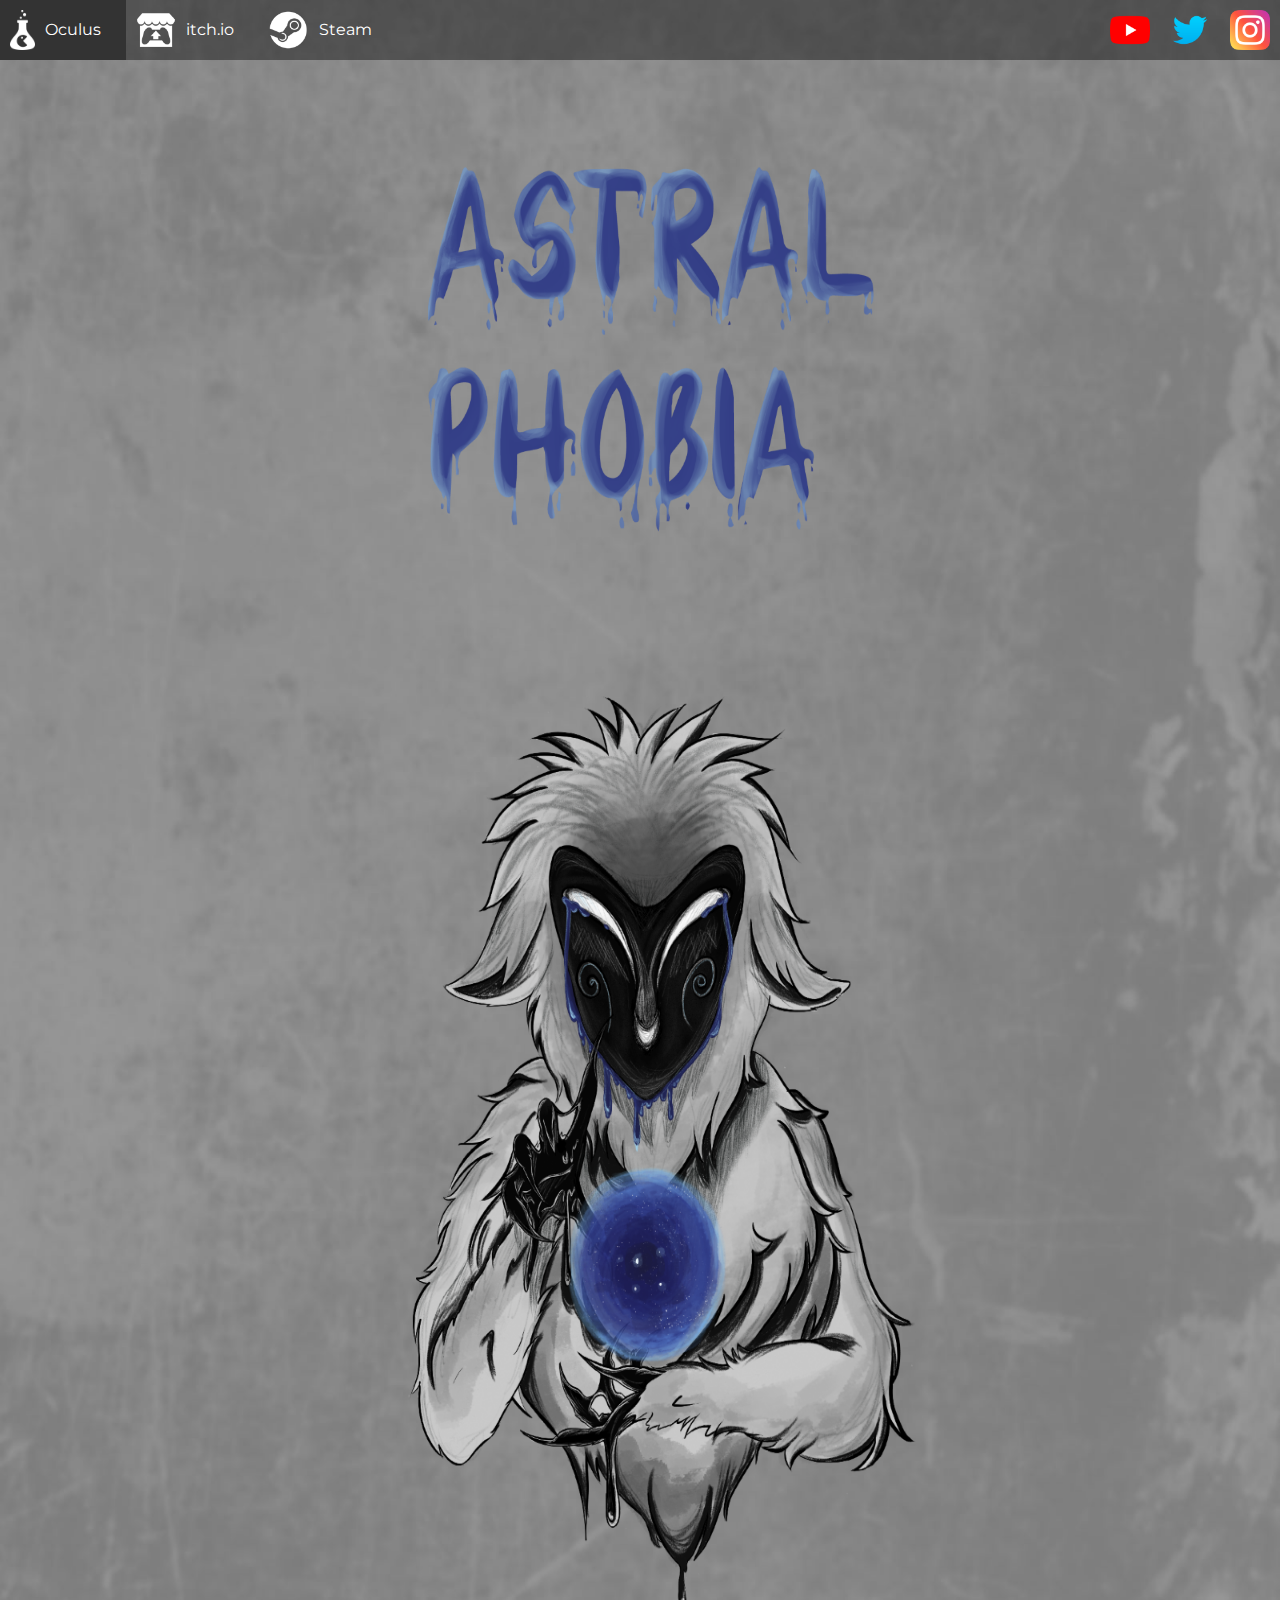
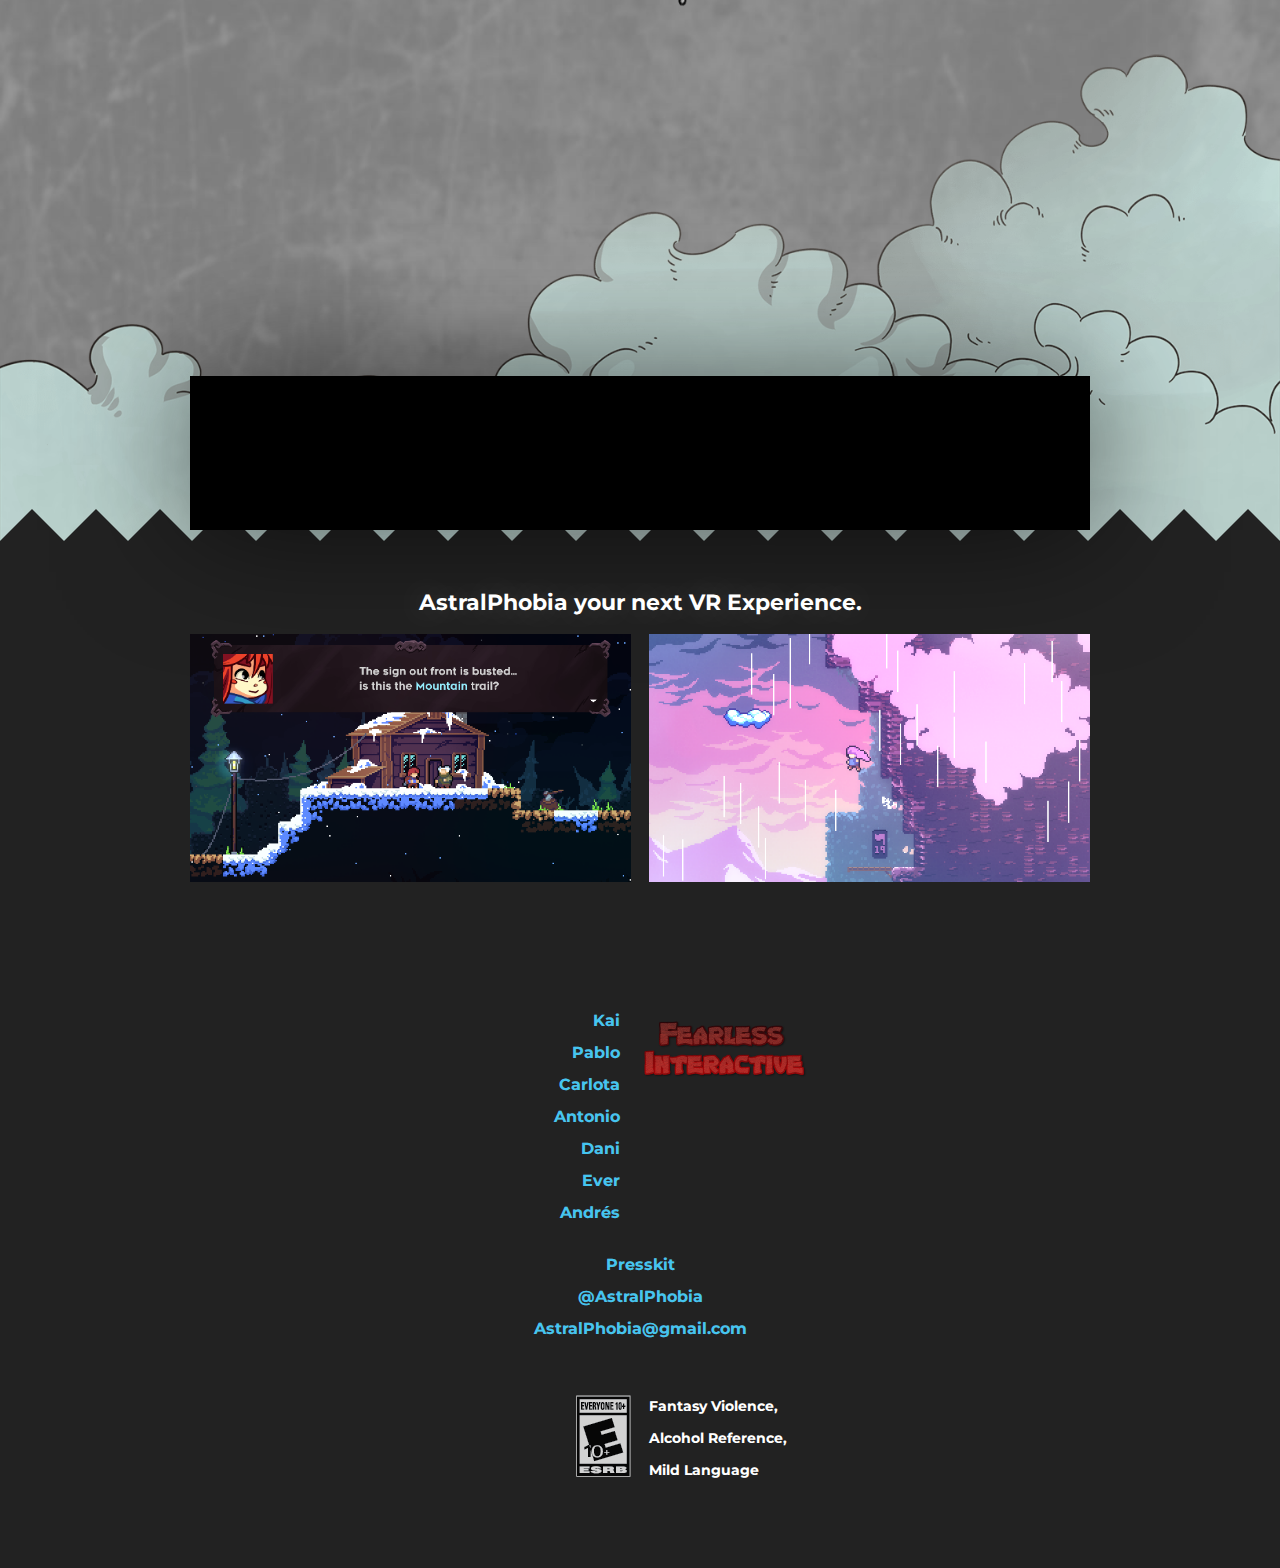
==== index.html @ 77402f44 "Initial Commit" ====
<!DOCTYPE html>
<html>

    <head>

        <!-- Global site tag (gtag.js) - Google Analytics -->
        <!--
        <script async src="https://www.googletagmanager.com/gtag/js?id=UA-92766742-2"></script>
        <script>
            window.dataLayer = window.dataLayer || [];
            function gtag(){dataLayer.push(arguments);}
            gtag('js', new Date());
            gtag('config', 'UA-92766742-2');
        </script>
        -->
        <title>AstralPhobia</title>

        <meta property="og:title" content="AstralPhobia" />
        <meta property="og:site_name" content="AstralPhobia" />
        <meta property="og:type" content="website" />
        <meta property="og:url" content="https://astralphobia.github.io/" />
        <meta property="og:image" content="http://celestegame.com/images/preview.png" />
        <meta property="og:description" content="A game about climbing a mountain, from the creators of TowerFall">

        <meta name="twitter:card" content="summary_large_image">
        <meta name="twitter:site" content="@noelfb">
        <meta name="twitter:creator" content="@noelfb">
        <meta name="twitter:title" content="AstralPhobia">
        <meta name="twitter:description" content="A game about climbing a mountain, from the creators of TowerFall">
        <meta name="twitter:image" content="http://celestegame.com/images/preview.png">

        <meta name="description" content="A game about climbing a mountain, from the creators of TowerFall">
        <meta name="keywords" content="AstralPhobia,game,indie,towerfall,pico-8,pico,maddy,thorson,noel,berry,studio,miniboss">
        <meta name="viewport" content="width=device-width, initial-scale=0.7, user-scalable=no">

        <link rel="icon" href="images/ico.png">
        <link rel="shortcut icon" href="images/ico.png" type="image/x-icon">
        <link href='https://fonts.googleapis.com/css?family=Montserrat:400,700' rel='stylesheet' type='text/css'>
        <link rel="stylesheet" href="css/normalize.css">
        <link rel="stylesheet" href="css/style.css">

    </head>

    <body>

        <div class="section navigation">
            <div class="left">
                <a href=""><img src="images/platforms/oculus.png" alt="Oculus"/><span>Oculus</span></a>
                <a href="https://astralphobia.itch.io/astralphobia"><img src="images/platforms/itch.png" alt="Itch"/><span>itch.io</span></a>
                <a href=""><img src="images/platforms/steam.png" alt="Steam"/><span>Steam</span></a>
                <!--
                <a href="https://www.nintendo.com/games/detail/AstralPhob-switch"><img src="images/platforms/switch.png" alt="Nintendo Switch"/><span>Nintendo Switch</span></a>
                <a href="https://www.playstation.com/en-ca/games/AstralPhob-ps4/"><img src="images/platforms/ps4.png" alt="PlayStation 4"/><span>PlayStation 4</span></a>
                <a href="https://www.microsoft.com/en-ca/store/p/AstralPhob/bwmql2rpwbhb"><img src="images/platforms/xb1.png" alt="Xbox One"/><span>Xbox One</span></a>
                <a href="https://www.epicgames.com/store/en-US/product/AstralPhob/home" target="_blank"><img src="images/platforms/epic.png" alt="Epic Games"/><span>Epic Games</span></a>
                -->
            </div>
            <div class="right">
                <a href="https://www.youtube.com/channel/UCzQl8YwyuQP3ExZS2ZMygog"><img src="images/youtube.png" alt="Youtube"/></a>
                <a href="https://twitter.com/AstralPhobia"><img src="images/twitter.png" alt="Twitter"/></a>
                <a href="https://www.instagram.com/astralphobiavr/"><img src="images/instagram.png" alt="Instagram"/></a>
            </div>
        </div>

        <div class="section banner">
            <div class="layer layer-oshiro" data-scroll="0.05" data-yoffset="200">&nbsp;</div>
            <div class="layer layer-dash" data-scroll="0.20" data-yoffset="200">&nbsp;</div>
            <div class="layer layer-theo" data-scroll="0.05" data-yoffset="300">&nbsp;</div>
            <div class="layer layer-granny" data-scroll="0.10" data-yoffset="290">&nbsp;</div>
            <div class="layer layer-badeline" data-scroll="0.15" data-yoffset="0">&nbsp;</div>
            <div class="layer layer-madeline" data-scroll="0.20" data-yoffset="0">&nbsp;</div>
            <div class="layer layer-logo" data-scroll="0.25" data-yoffset="0">&nbsp;</div>
            <div class="layer layer-strawberry" data-scroll="0.30" data-yoffset="0">&nbsp;</div>
            <div class="layer layer-clouds" data-scroll="0.01" data-yoffset="100">&nbsp;</div>
            <div class="edge">&nbsp;</div>
        </div>

        <div class="section content">
            <div class="wrapper">
                
                <div class="video video-holder" data-resolution-width="1920" data-resolution-height="1080"><iframe src="https://www.youtube.com/embed/qdXEj1F2w7M" frameborder="0" allowfullscreen></iframe></div>
                <h1>AstralPhobia your next VR Experience.</h1>
                <!--
                <div class="stores">

                    <div class="consoles">
                        <a href="https://www.nintendo.com/games/detail/AstralPhob-switch" class="store-switch"><img src="images/platforms/switch.png"><span>Nintendo Switch</span></a>
                        <a href="https://www.playstation.com/en-ca/games/AstralPhob-ps4/" class="store-ps4"><img src="images/platforms/ps4.png"><span>PlayStation 4</span></a>
                        <a href="https://www.microsoft.com/en-ca/store/p/AstralPhob/bwmql2rpwbhb" class="store-xb1"><img src="images/platforms/xb1.png"><span>Xbox One</span></a>
						<a href="https://mattmakesgames.itch.io/AstralPhob" class="store-itch" target="_blank"><img src="images/platforms/itch.png"><span>itch.io</span></a>
						<a href="http://store.steampowered.com/app/504230/AstralPhob/" class="store-steam" target="_blank"><img src="images/platforms/steam.png"><span>Steam</span></a>
						<a href="https://www.epicgames.com/store/en-US/product/AstralPhob/home" class="store-egs" target="_blank"><img src="images/platforms/epic.png"><span>Epic Games Store</span></a>
                    </div>

                    <div class="merch">
                        <a href="https://www.fangamer.com/collections/AstralPhob"><img src="images/merch/fangamer.png"><span>FanGamer Merch</span></a>
                        <a href="https://theyetee.com/collections/AstralPhob"><img src="images/merch/theyetee.png"><span>The Yetee Merch</span></a>
                        <a href="https://radicaldreamland.bandcamp.com/album/AstralPhob-original-soundtrack"><img src="images/merch/ost.jpg"><span>AstralPhob OST</span></a>
                        <a href="https://radicaldreamland.bandcamp.com/album/AstralPhob-b-sides"><img src="images/merch/ostb.jpg"><span>AstralPhob B-Sides OST</span></a>
                    </div>

                </div>
                -->
                <div class="screenshots">
                    <a href="images/screenshots/00.png"><img src="images/screenshots/p00.png" alt="Screenshot"/></a>
                    <a href="images/screenshots/01.png"><img src="images/screenshots/p01.png" alt="Screenshot"/></a>
                <!--
                    <a href="images/screenshots/02.png"><img src="images/screenshots/p02.png" alt="Screenshot"/></a>
                    <a href="images/screenshots/03.png"><img src="images/screenshots/p03.png" alt="Screenshot"/></a>
                    <a href="images/screenshots/04.png"><img src="images/screenshots/p04.png" alt="Screenshot"/></a>
                    <a href="images/screenshots/05.png"><img src="images/screenshots/p05.png" alt="Screenshot"/></a>
                    <a href="images/screenshots/06.png"><img src="images/screenshots/p06.png" alt="Screenshot"/></a>
                    <a href="images/screenshots/07.png"><img src="images/screenshots/p07.png" alt="Screenshot"/></a>
                    <a href="images/screenshots/08.png"><img src="images/screenshots/p08.png" alt="Screenshot"/></a>
                    <a href="images/screenshots/09.png"><img src="images/screenshots/p09.png" alt="Screenshot"/></a>
                    <a href="images/screenshots/10.png"><img src="images/screenshots/p10.png" alt="Screenshot"/></a>
                    <a href="images/screenshots/11.png"><img src="images/screenshots/p11.png" alt="Screenshot"/></a>
                -->
                </div>
                
                <!--
                <iframe width="100%" height="166" scrolling="no" frameborder="no" src="https://w.soundcloud.com/player/?url=https%3A//api.soundcloud.com/tracks/304397734&amp;color=ff5500&amp;auto_play=false&amp;hide_related=false&amp;show_comments=true&amp;show_user=true&amp;show_reposts=false"></iframe>
                -->
            </div>
        </div>

        <div class="section content footer">
            <div class="wrapper">
                <div style="width: 50%; float: left; text-align: right; box-sizing: border-box; padding: 20px;">
                    <a href="">Kai</a><br/>
                    <a href="">Pablo</a><br/>
                    <a href="">Carlota</a><br/> 
                    <a href="">Antonio</a><br/>
                    <a href="">Dani</a><br/>
                    <a href="">Ever</a><br/>
                    <a href="">Andrés</a><br/>
                </div>
                <div style="width: 50%; float: right; text-align: left">
					<br/>
                    <a href=""><img src="images/mmg.png" alt="Maddy Makes Games"/></a>
                </div>
                <div style="width: 100%; float: left;">
                    <a href="">Presskit</a> 
                    <!--
                    <a href="letsplay.html">Let's Players</a> / <a href="changelog.html">Changelog</a>
                    -->
                    <br />
                    <a href="https://twitter.com/AstralPhobia">@AstralPhobia</a><br />
                    <a href="mailto:astralphobiavr@gmail.com">AstralPhobia@gmail.com</a>
                </div>

                <!-- ESRB -->
                <div style="width: 49%; float: left; text-align: right; margin-top: 50px;">
                    <img src="images/E10plus.png" alt="ESRB Rated E 10+"/>
                </div>
                <div style="width: 49%; float: right; text-align: left; margin-top: 45px; font-size: 0.9em;">
                    Fantasy Violence,<br />
                    Alcohol Reference,<br />
                    Mild Language
                </div>

            </div>
        </div>

        <script src="AstralPhobia.js" type="text/javascript"></script>

    </body>

</html>
---- css/style.css ----
html, body
{
	width: 100%;
	height: 100%;
	padding: 0;
	margin: 0;
	font-family: 'Montserrat', Arial, sans-serif;
	background: #222;
}

.section
{
    width: 100%;
    float: left;
}

.wrapper
{
    width: 900px;
    margin: 0 auto;
}

@media(max-width: 1000px) { .wrapper { width: 90%; } }

/* Navigation  -=-=-=-=-=-=-=-=-=-=- */
/* -=-=-=-=-=-=-=-=-=-=-=-=-=-=-=-=- */

    .navigation
    {
        position: absolute;
        background: rgba(0, 0, 0, 0.4);
        height: 60px;
        z-index: 1;
    }

    .navigation .left { float: left; }
    .navigation .right { float: right; }

    .navigation > * > * 
    { 
        float: left; 
        color: #fff;
        text-decoration: none;
    }
    .navigation > * > * img { height: 40px; padding: 10px; float: left; }
    .navigation > * > * span { padding: 30px 25px 30px 0; line-height: 0px; float: left; }

    .navigation a:hover { background: #333; }

    @media(max-width: 1200px)
    {
        .navigation > * > * span { display: none; }
    }

/* BANNER  -=-=-=-=-=-=-=-=-=-=-=-=- */
/* -=-=-=-=-=-=-=-=-=-=-=-=-=-=-=-=- */

    .banner
    {
        position: relative;
        width: 100%;
        padding-bottom: 167.272727272%;
        background: #000 url("../images/banner/background.jpg");
        background-size: 100% 100%;
        background-repeat: no-repeat;
        overflow: hidden;
    }

    .layer
    {
        position: absolute;
        top: 0;
        left: 0;
        right: 0;
        bottom: 0;
        background-size: 100% 100%;
        background-repeat: no-repeat;
    }
/*
    .layer-dash { background-image: url("../images/banner/dash.png"); }
    .layer-oshiro { background-image: url("../images/banner/oshiro.png"); }
    .layer-granny { background-image: url("../images/banner/granny.png"); }
    .layer-theo { background-image: url("../images/banner/theo.png"); }
    .layer-badeline { background-image: url("../images/banner/badeline.png"); }
*/
    .layer-madeline { background-image: url("../images/banner/madeline.png"); }
    .layer-logo { background-image: url("../images/banner/logo.png"); }
/*
    .layer-strawberry { background-image: url("../images/banner/strawberry.png"); }
*/
    .layer-clouds { background-image: url("../images/banner/clouds.png"); }
    .layer-logo { left: 7.5%; right: 7.5%; top: 0; bottom: 15%; }

    .edge
    {
        position: absolute;
        left: 0;
        right: 0;
        bottom: 0px;
        height: 64px;
        background: url("../images/banner/edge.png") repeat-x;
    }

/* CONTENT -=-=-=-=-=-=-=-=-=-=-=-=- */
/* -=-=-=-=-=-=-=-=-=-=-=-=-=-=-=-=- */

    .content
    {
        position: relative;
        padding: 0px 0 80px 0;
        background: #222;
        z-index: 10;
    }

    
    .content .video 
    { 
        width: 100%; 
        float: left; 
        margin-top: -180px; 
        margin-bottom: 60px; 
        box-shadow: 0 0 128px rgba(0, 0, 0, 0.6);
        background: #000;
    }

    .content h1 
    { 
        color: #fff; 
        font-size: 1.4em; 
        text-align: center; 
        text-shadow: 0 0 32px rgba(255,255,255,0.25);
    }
    .content h1 a { color: #98f4f7; text-decoration: none; }
    .content h1 a:hover { color: #fff; }

	.content .stores
	{
		width: 100%;
		padding: 20px;
		box-sizing: border-box;
		border: 2px solid #444;
		border-bottom: 32px solid #444;
		float: left;
		margin-top: 40px;
		margin-bottom: 2%;
	}
	.content .stores .store {
		width: 48%;
		margin: 0 0 0 10px;
		padding: 0 10px;
		float: left;
		border: 2px solid #444;
		display: inline-flex;
		align-items: center;
		justify-content: center;
		height: 165px;
		flex-wrap: wrap;
		background: rgba(0, 0, 0, 0.5);
		position: relative;
	}
	.store h3 {
		flex: 0 0 100%;
		margin: 8px 0px 0px;
		color: #fff;
	}
	.store img {
		width: 100px;
	}
	.store p {
		color: #fff;
		margin: 10px;
		width: 70%;
	}
	.store a.buy-button {
		position: absolute;
		right: 15px;
		bottom: -15px;
		background: green;
		padding: 8px;
		border-radius: 2px;
		color: #fff;
		text-decoration: none;
		font-size: 14px;
	}

    .content .stores .consoles { 
		width: 100%;
		float: left;
		display: flex;
		align-content: center;
		justify-content: center;
		flex-wrap: wrap;
	}
	.content .stores .consoles a
	{
		width: 32%;
		float: left;
		padding: 14px;
		box-sizing: border-box;
		border: 2px solid transparent;
		background: #fff;
		color: #fff;
		border-radius: 4px;
		font-weight: bold;
		text-decoration: none;
		margin-right: 2%;
		transition: background 0.1s, border 0.2s;
		margin-bottom: 15px;
	}
    .content .stores .consoles a:nth-child(3n+0) { margin-right: 0; }
    .content .stores .consoles a img { width: 32px; float: left; }
    .content .stores .consoles a span { float: left; margin: 8px 0 0 16px; }
    .content .stores .consoles a.store-switch { background: #e60012; }
    .content .stores .consoles a.store-ps4 { background: #0072ce; }
    .content .stores .consoles a.store-xb1 { background: #107c10; }
	.content .stores .consoles a.store-steam { background: #282e39; }
    .content .stores .consoles a.store-egs { background: #444; }
    .content .stores .consoles a.store-itch { background: #fa5c5c; }
    .content .stores .consoles a:hover {background: #222; border: 2px solid #fff; }

    @media(max-width: 900px)
    {
        .content .stores .consoles a { text-align: center; }
        .content .stores .consoles a img { width: 32px; float: none; }
        .content .stores .consoles a span { display: none; }
    }

    .content .stores .merch
    {
        margin-top: 32px;
        width: 100%;
        float: left;
    }
    .content .stores .merch a 
    { 
        float: left; 
        width: 22%;
        margin-right: 4%; 
        box-sizing: border-box;
        transition: color 0.2s;
    }
    .content .stores .merch a img { width: 100%; border-radius: 8px; opacity: 0.8; transition: opacity 0.2s; }
    .content .stores .merch a { color: #777; text-decoration: none; font-weight: bold; text-align: center; }
    .content .stores .merch a:hover { color: #fff;text-shadow: 0 0 32px rgba(255,255,255,0.25); }
    .content .stores .merch a:hover img { opacity: 1; }
    .content .stores .merch a:last-child { margin-right: 0; }

    .content .ost {  padding-top: 0; padding-bottom: 40px; }
    .content .ost img
    {
        width: 60%;
    }


    .screenshots { margin-top: 2%; }
    .screenshots > *
    {
        width: 49%;
        margin-bottom: 2%;
        float: left;
    }
    .screenshots > *:nth-child(even) { margin-left: 2%; }

    .screenshots img {width:100%;}




/* FOOTER  -=-=-=-=-=-=-=-=-=-=-=-=- */
/* -=-=-=-=-=-=-=-=-=-=-=-=-=-=-=-=- */

    .footer
    {
        padding: 0px 0 80px 0;
        text-align: center;
        color: #fff;
        font-weight: bold;
        text-shadow: 0 0 rgba(255,255,255,0.25);
        line-height: 2em;
    }
    
    .footer a
    {
        text-decoration: none;
        color: #44c5f0;
    }
    .footer a:hover { color: #fff; }
    .footer img { opacity: 0.8; transition: opacity 0.25s; }
    .footer img:hover { opacity: 1; }
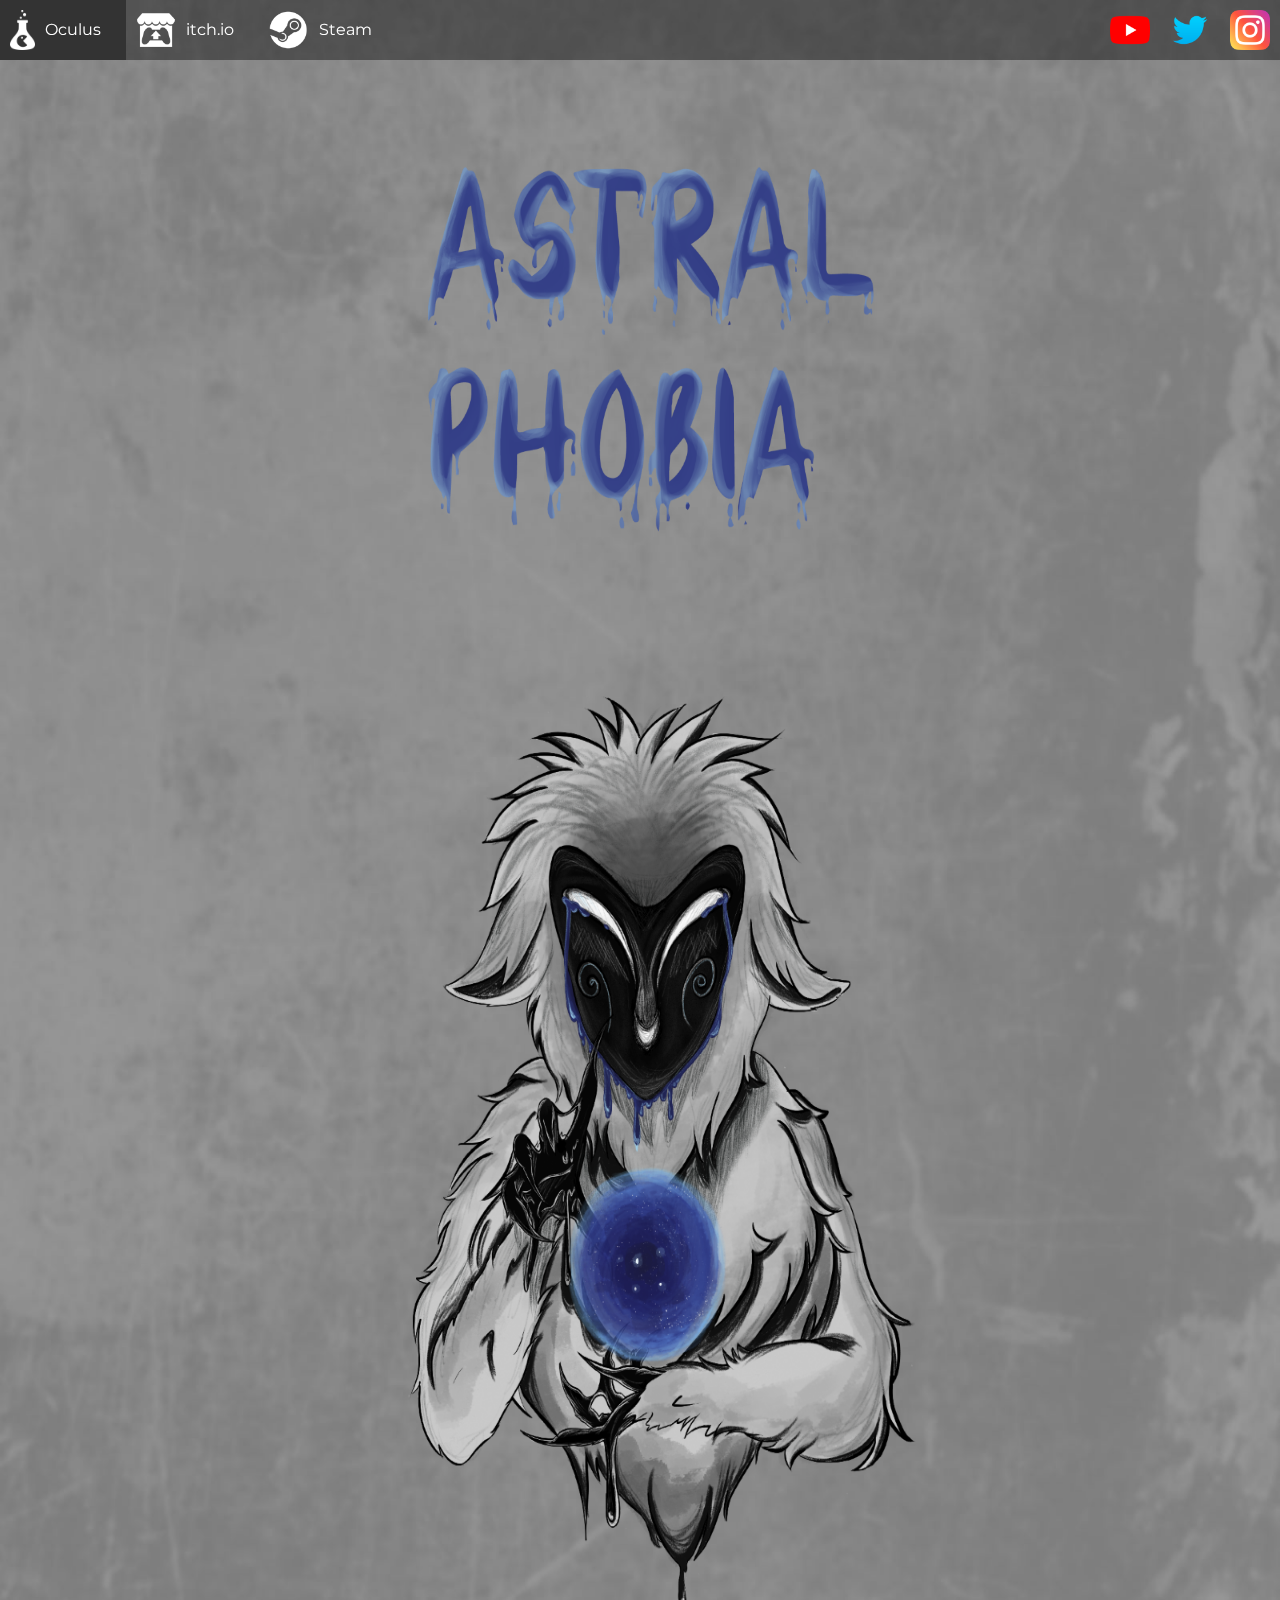
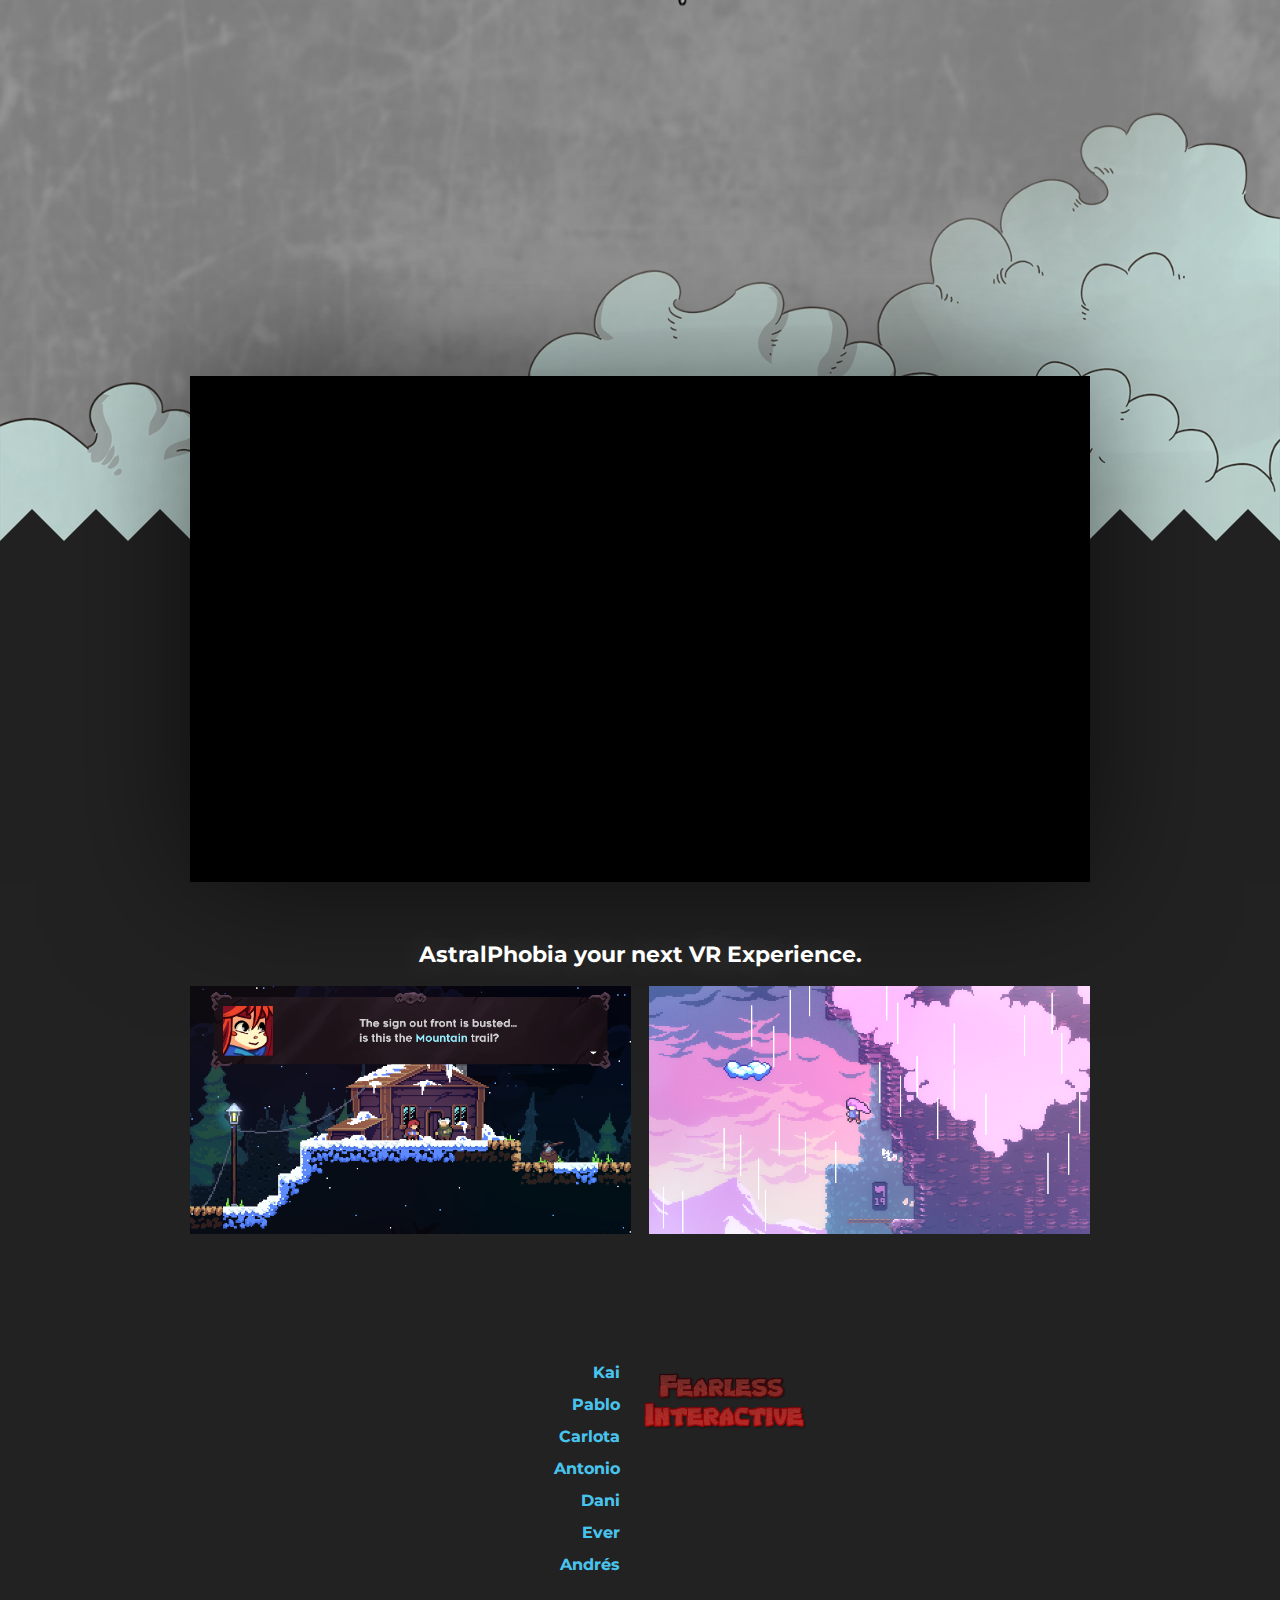
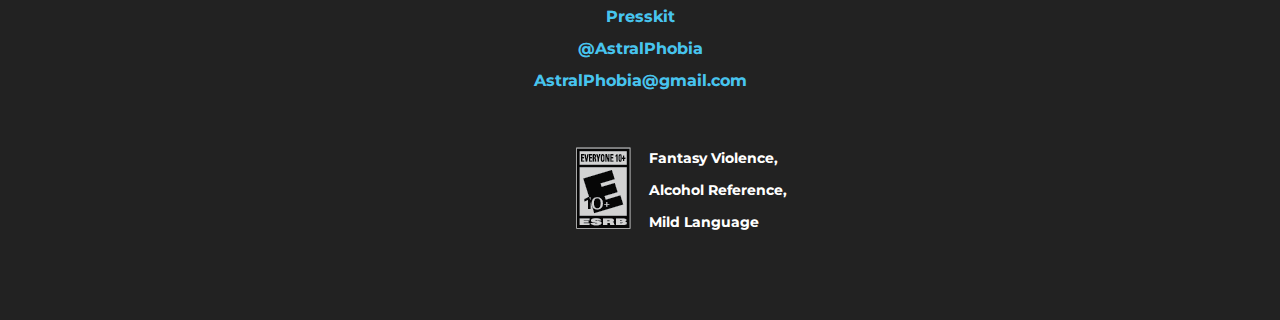
==== commit a3229a0a: "Change Index" ====
--- a/index.html
+++ b/index.html
@@ -162,7 +162,7 @@
             </div>
         </div>
 
-        <script src="AstralPhobia.js" type="text/javascript"></script>
+        <script src="astralphobia.js" type="text/javascript"></script>
 
     </body>
 
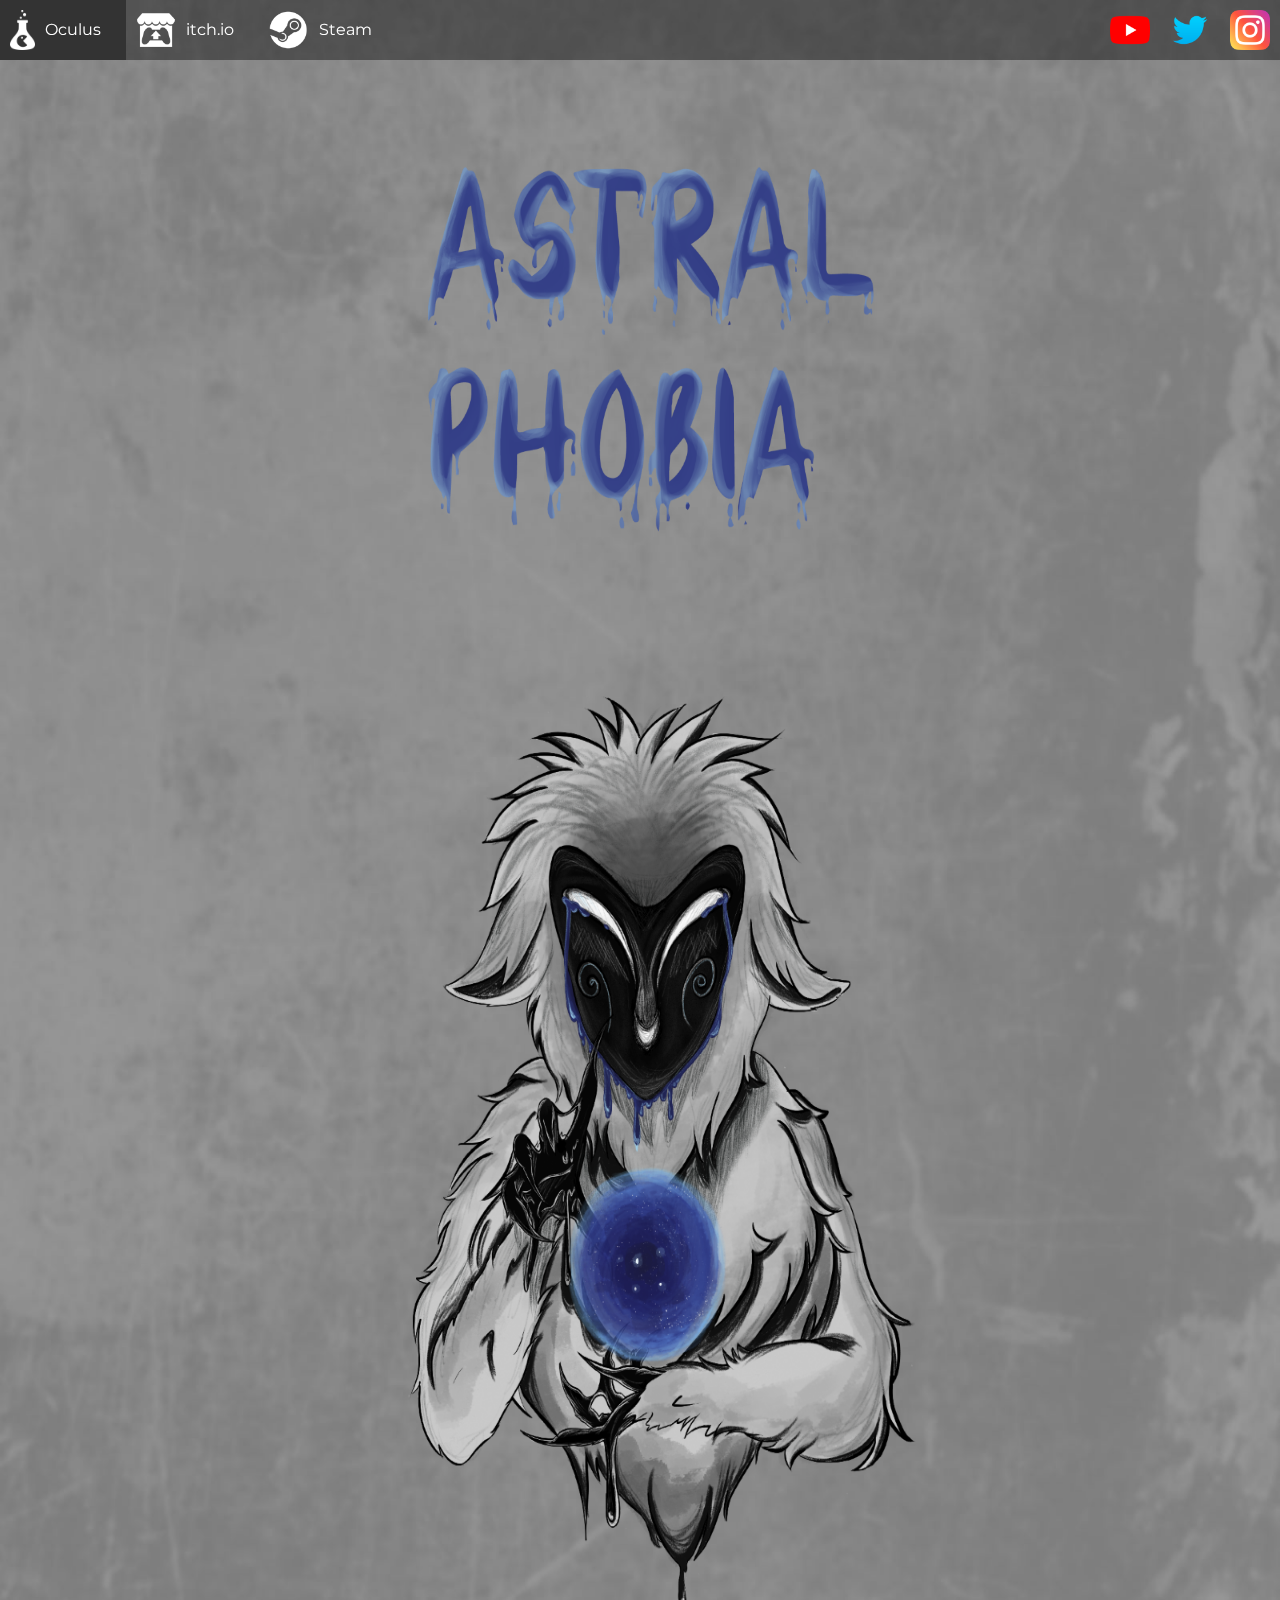
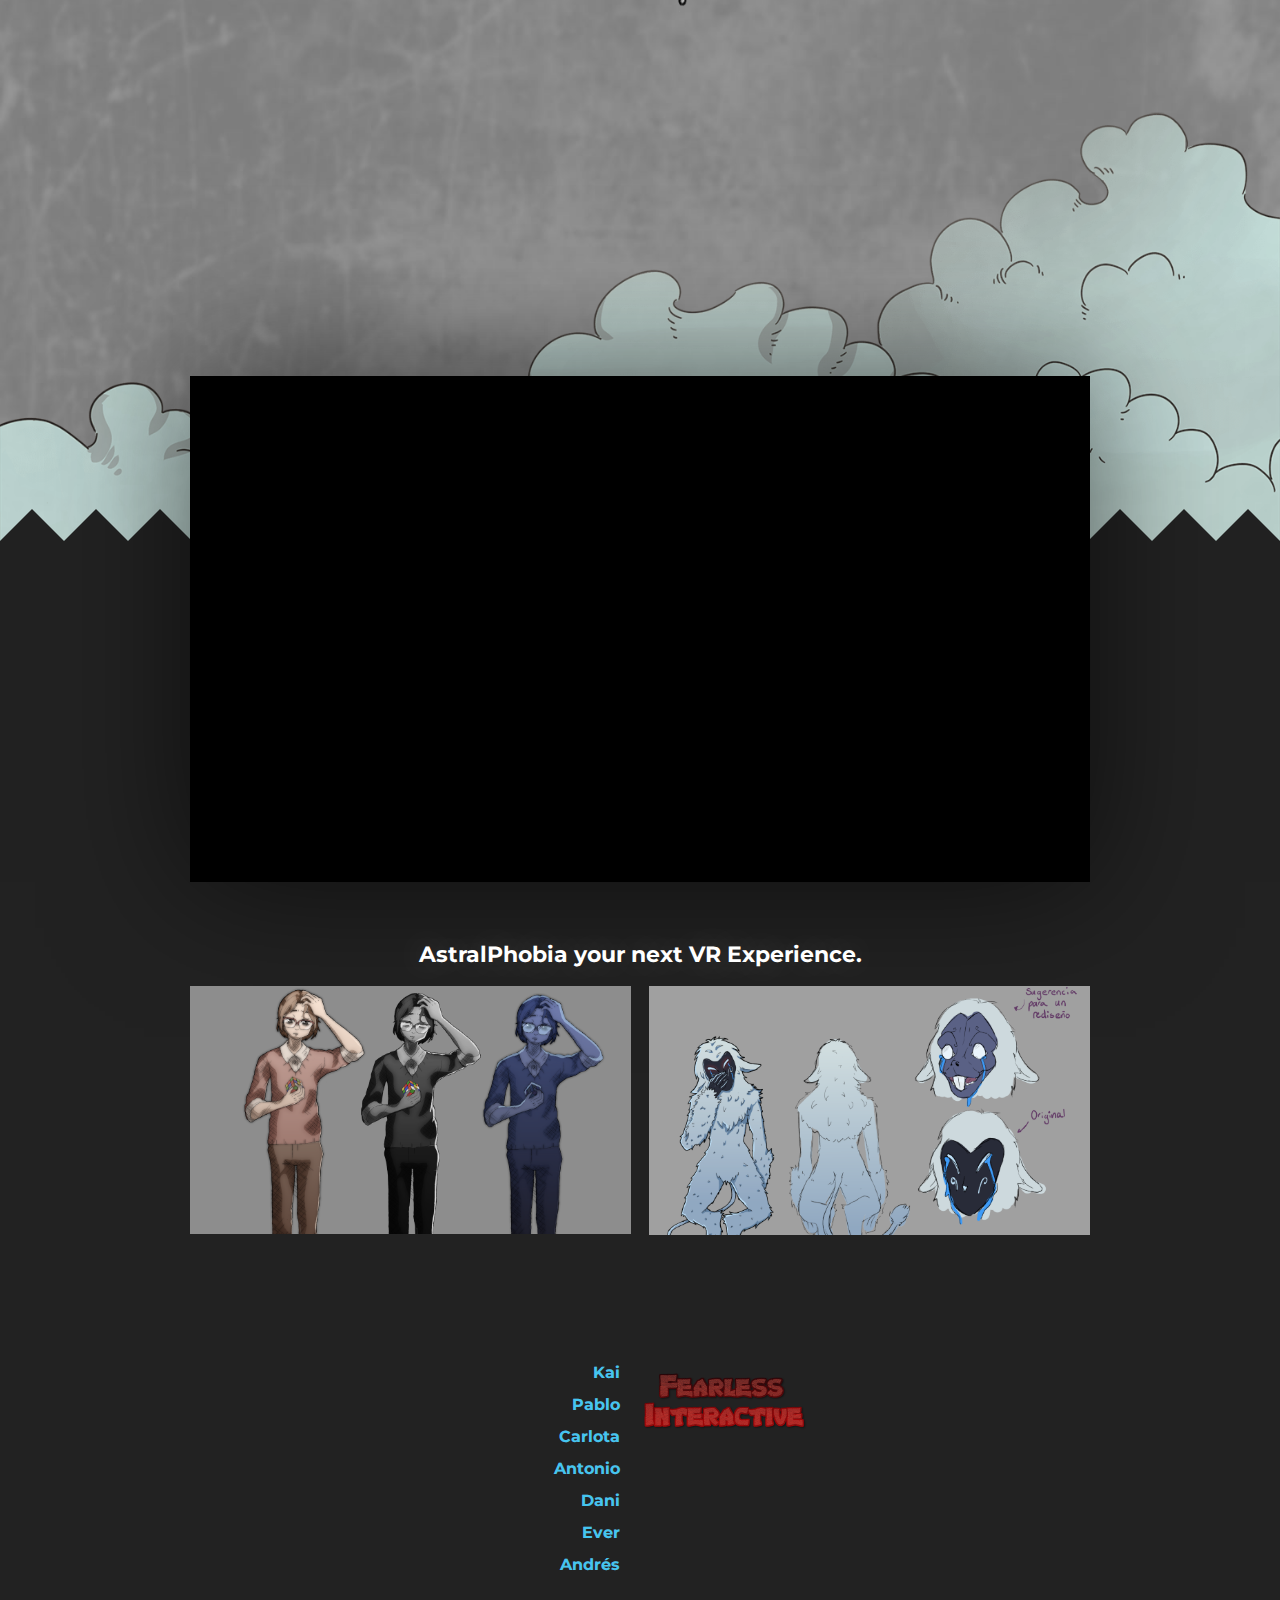
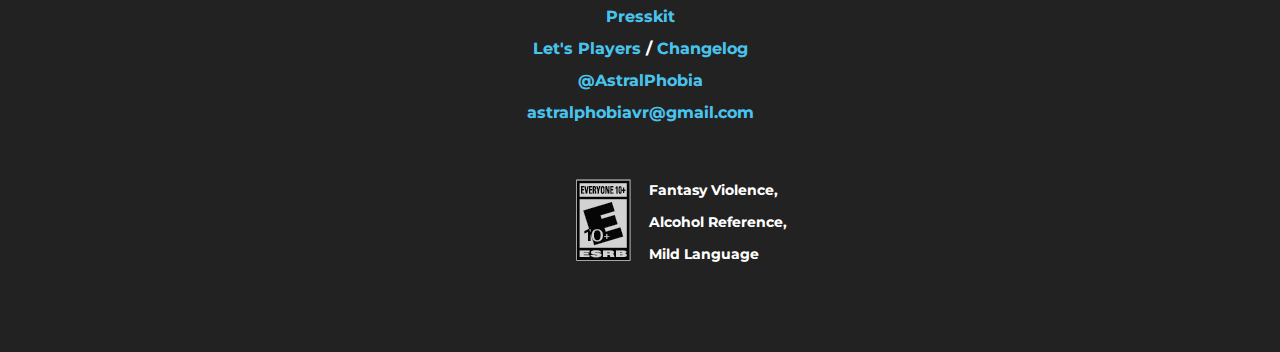
==== commit ce43e440: "Web Changes" ====
--- a/index.html
+++ b/index.html
@@ -19,18 +19,18 @@
         <meta property="og:site_name" content="AstralPhobia" />
         <meta property="og:type" content="website" />
         <meta property="og:url" content="https://astralphobia.github.io/" />
-        <meta property="og:image" content="http://celestegame.com/images/preview.png" />
-        <meta property="og:description" content="A game about climbing a mountain, from the creators of TowerFall">
+        <meta property="og:image" content="https://astralphobia.github.io/images/preview.png" />
+        <meta property="og:description" content="A game about phobias">
 
         <meta name="twitter:card" content="summary_large_image">
         <meta name="twitter:site" content="@noelfb">
         <meta name="twitter:creator" content="@noelfb">
         <meta name="twitter:title" content="AstralPhobia">
-        <meta name="twitter:description" content="A game about climbing a mountain, from the creators of TowerFall">
-        <meta name="twitter:image" content="http://celestegame.com/images/preview.png">
+        <meta name="twitter:description" content="A game about phobias">
+        <meta name="twitter:image" content="https://astralphobia.github.io/images/preview.png">
 
-        <meta name="description" content="A game about climbing a mountain, from the creators of TowerFall">
-        <meta name="keywords" content="AstralPhobia,game,indie,towerfall,pico-8,pico,maddy,thorson,noel,berry,studio,miniboss">
+        <meta name="description" content="A game about phobias">
+        <meta name="keywords" content="AstralPhobia,game,indie,vr,oculus">
         <meta name="viewport" content="width=device-width, initial-scale=0.7, user-scalable=no">
 
         <link rel="icon" href="images/ico.png">
@@ -137,16 +137,14 @@
                 </div>
                 <div style="width: 50%; float: right; text-align: left">
 					<br/>
-                    <a href=""><img src="images/mmg.png" alt="Maddy Makes Games"/></a>
+                    <a href=""><img src="images/mmg.png" alt="Fearless Interactive"/></a>
                 </div>
                 <div style="width: 100%; float: left;">
-                    <a href="">Presskit</a> 
-                    <!--
+                    <a href="https://github.com/AstralPhobia/AstralPhobiaPressKit">Presskit</a> <br />
                     <a href="letsplay.html">Let's Players</a> / <a href="changelog.html">Changelog</a>
-                    -->
                     <br />
                     <a href="https://twitter.com/AstralPhobia">@AstralPhobia</a><br />
-                    <a href="mailto:astralphobiavr@gmail.com">AstralPhobia@gmail.com</a>
+                    <a href="mailto:astralphobiavr@gmail.com">astralphobiavr@gmail.com</a>
                 </div>
 
                 <!-- ESRB -->
